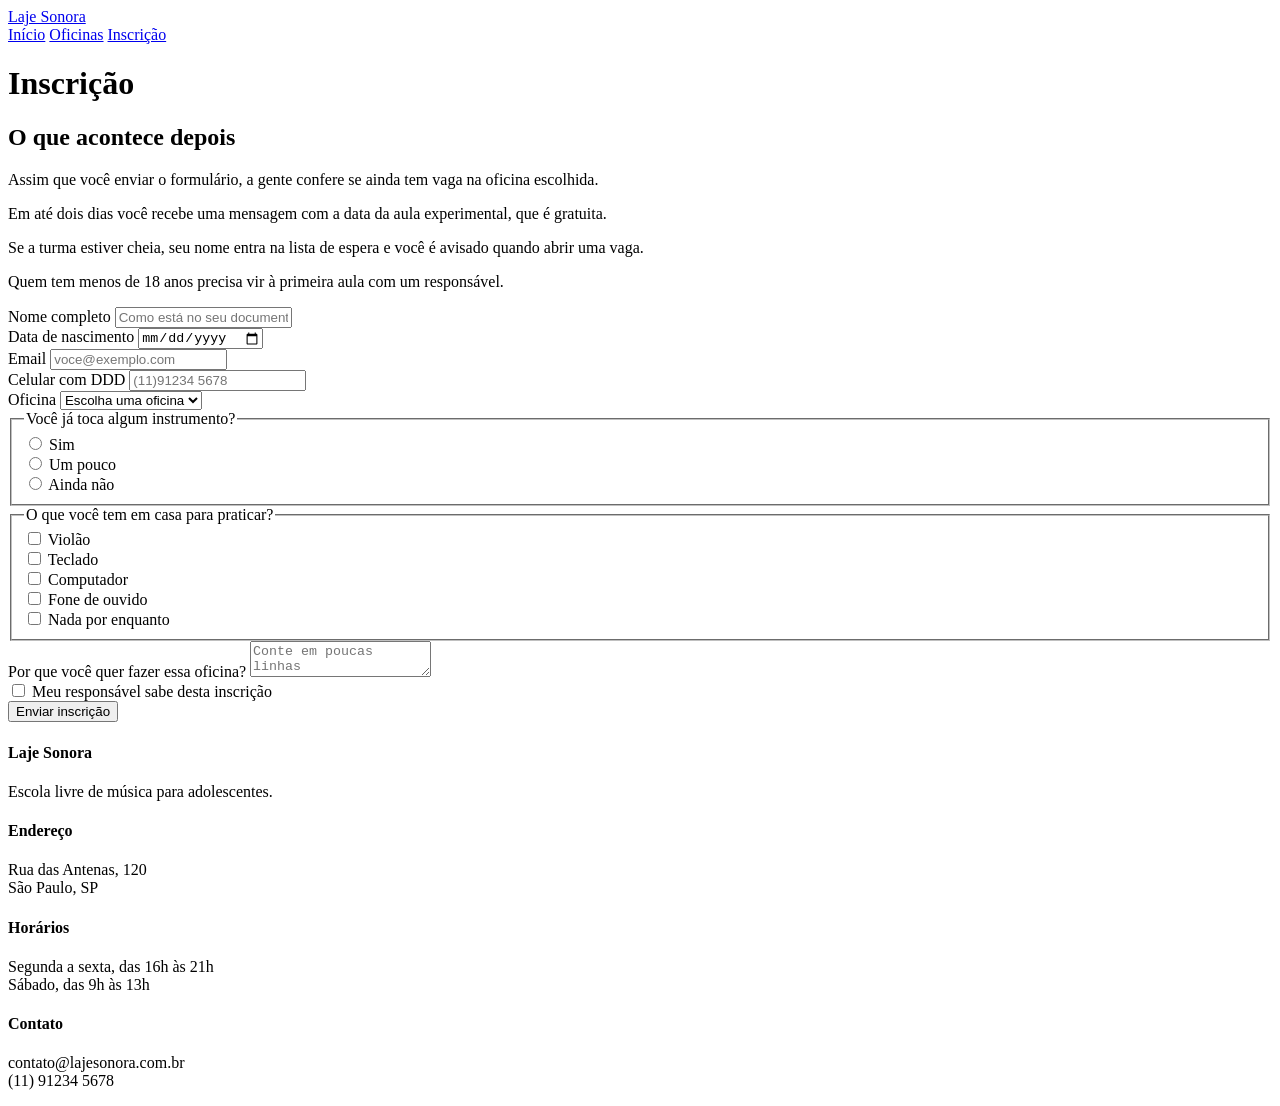
==== inscricao.html @ a310974b "Formulário de inscrição" ====
<!DOCTYPE html>
<html lang="pt-BR">
<head>
    <meta charset="UTF-8">
    <meta name="viewport" content="width=device-width, initial-scale=1.0">
    <link rel="preconnect" href="https://fonts.googleapis.com">
    <link rel="preconnect" href="https://fonts.gstatic.com" crossorigin>
    <link href="https://fonts.googleapis.com/css2?family=Archivo:ital,wght@0,100..900;1,100..900&family=Big+Shoulders:opsz,wght@10..72,100..900&display=swap" rel="stylesheet">
    <link rel="stylesheet" href="inscricao.css">
    <title>Laje Sonora | Inscrição</title>
</head>
<body>
    <header class="conteudo topo">
        <a href="index.html" class="logo">Laje Sonora</a>
        <nav class="menu">
            <a href="index.html">Início</a>
            <a href="oficinas.html">Oficinas</a>
            <a href="inscricao.html" class="atual">Inscrição</a>
        </nav>
    </header>

    <main class="conteudo">
        <h1 class="titulo-pagina">Inscrição</h1>
        <div class="incricao">
            <section class="explicacao">
                <h2>O que acontece depois</h2>
                <p>Assim que você enviar o formulário, a gente confere se ainda tem vaga na oficina escolhida.</p>
                <p>Em até dois dias você recebe uma mensagem com a data da aula experimental, que é gratuita.</p>
                <p>Se a turma estiver cheia, seu nome entra na lista de espera e você é avisado quando abrir uma vaga.</p>
                <p class="aviso">Quem tem menos de 18 anos precisa vir à primeira aula com um responsável.</p>
            </section>
            <form action="#" method="post" class="formulario">
                <div class="linha">
                    <div class="campo">
                        <label for="nome">Nome completo</label>
                        <input type="text" id="nome" name="nome" placeholder="Como está no seu documento" required>
                    </div>
                    <div class="campo">
                        <label for="nascimento">Data de nascimento</label>
                        <input type="date" id="nascimento" name="nascimento" required>
                    </div>
                </div>
                <div class="linha">
                    <div class="campo">
                        <label for="email">Email</label>
                        <input type="email" id="email" name="email" placeholder="voce@exemplo.com" required>
                    </div>
                    <div class="campo">
                        <label for="telefone">Celular com DDD</label>
                        <input type="tel" id="telefone" name="telefone" placeholder="(11)91234 5678" required>
                    </div>
                </div>

                <div class="campo">
                    <label for="">Oficina</label>
                    <select name="oficina" id="oficina" required>
                        <option value="">Escolha uma oficina</option>
                        <option value="violao">Violão do zero</option>
                        <option value="beats">Produção de beats</option>
                        <option value="canto">Canto em grupo</option>
                        <option value="teclado">Teclado e harmonia</option>
                        <option value="bateria">Bateria e percussão</option>
                        <option value="gravacao">Gravação no celular</option>
                    </select>

                    <fieldset class="grupo">
                        <legend>Você já toca algum instrumento?</legend>
                        <div class="opcoes">
                            <div class="opcao">
                                <input type= "radio" id="tocaSim" name="toca" value="sim"> <label for="tocaSim">Sim</label>
                            </div>
                            <div class="opcao">
                                <input type= "radio" id="tocaPouco" name="toca" value="pouco"> <label for="tocaSim">Um pouco</label>
                            </div>
                            <div class="opcao">
                                <input type= "radio" id="tocaNao" name="toca" value="nao"> <label for="tocaNao">Ainda não</label>
                            </div>
                        </div>
                    </fieldset>
                    <fieldset class="grupo">
                        <legend>O que você tem em casa para praticar?</legend>
                        <div class="opcoes">
                            <div class="opcao">
                                <input type= "checkbox" id="temViolao" name="tem" value="violao"> <label for="violao">Violão</label>
                            </div>
                            <div class="opcao">
                                <input type= "checkbox" id="temTeclado" name="tem" value="teclado"> <label for="teclado">Teclado</label>
                            </div>
                            <div class="opcao">
                                <input type= "checkbox" id="temComputador" name="tem" value="computador"> <label for="computador">Computador</label>
                            </div>
                            <div class="opcao">
                                <input type= "checkbox" id="temFone" name="tem" value="fone"> <label for="fone">Fone de ouvido</label>
                            </div>
                            <div class="opcao">
                                <input type= "checkbox" id="temNada" name="tem" value="nada"> <label for="nada">Nada por enquanto</label>
                            </div>
                        </div>
                    </fieldset>
                </div>

                <div class="campo">
                    <label for="">Por que você quer fazer essa oficina?</label>
                    <textarea name="motivo" id="motivo" placeholder="Conte em poucas linhas"></textarea>

                    <div class="opcao">
                        <input type="checkbox" id="responsavel" name="responsavel" required>
                        <label for="">Meu responsável sabe desta inscrição</label>
                    </div>

                    <div>
                        <button class="botao" type="submit">Enviar inscrição</button>
                    </div>
                </div>
            </form>
        </div>
    </main>

    <footer class="rodape">
        <div class="conteudo rodape-colunas">

            <div class="rodape-coluna">
                <h4>Laje Sonora</h4>
                <p>Escola livre de música para adolescentes.</p>
            </div>
            
            <div class="rodape-coluna">
                <h4>Endereço</h4>
                <p>Rua das Antenas, 120<br> São Paulo, SP</p>
            </div>
            
            <div class="rodape-coluna">
                <h4>Horários</h4>
                <p>Segunda a sexta, das 16h às 21h<br> Sábado, das 9h às 13h</p>
            </div>

            <div class="rodape-coluna">
                <h4>Contato</h4>
                <p>contato@lajesonora.com.br<br> (11) 91234 5678</p>
            </div>
        </div>
    </footer>
</body>
</html>
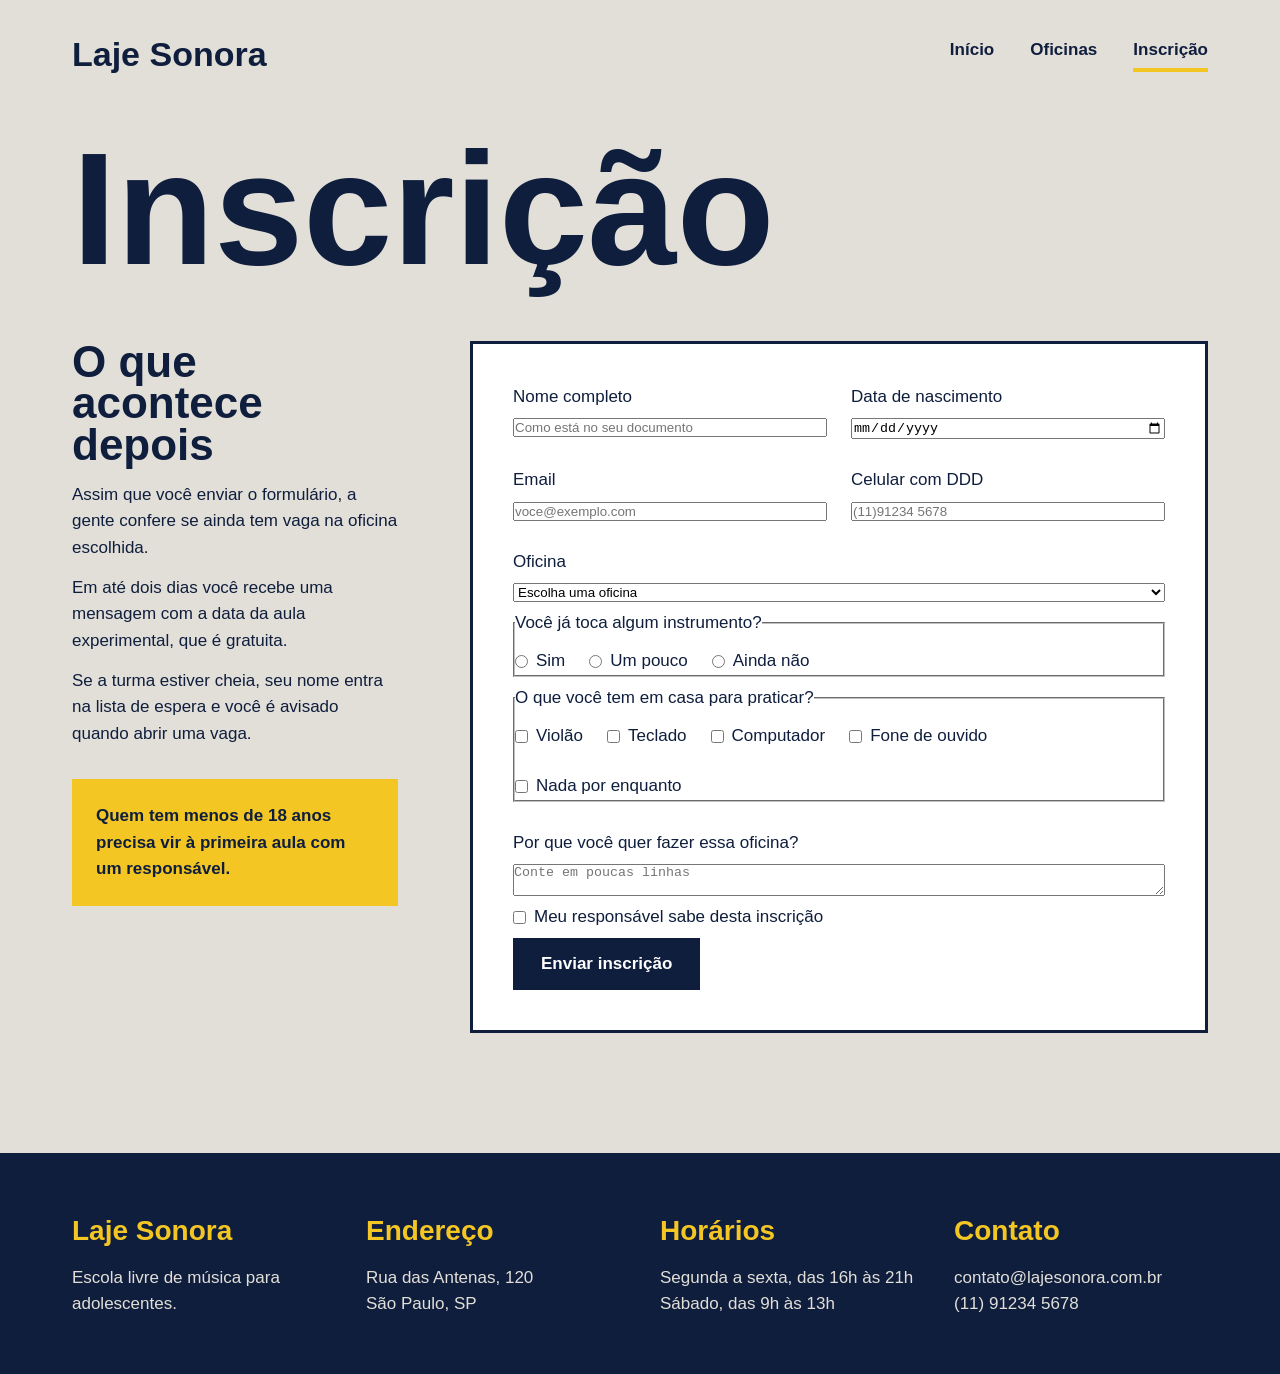
==== commit 5fc2a098: "Layout do formulário com flex" ====
--- a/inscricao.html
+++ b/inscricao.html
@@ -21,7 +21,7 @@
 
     <main class="conteudo">
         <h1 class="titulo-pagina">Inscrição</h1>
-        <div class="incricao">
+        <div class="inscricao">
             <section class="explicacao">
                 <h2>O que acontece depois</h2>
                 <p>Assim que você enviar o formulário, a gente confere se ainda tem vaga na oficina escolhida.</p>
--- a/inscricao.css
+++ b/inscricao.css
@@ -0,0 +1,180 @@
+* {
+    margin: 0;
+    padding: 0;
+    box-sizing: border-box;
+}
+
+:root {
+    --concreto: #E2DFD8;
+    --concreto-escuro: #CBC7BE;
+    --tinta: #0F1E3D;
+    --caixa-dagua: #1F5FBF;
+    --fita: #F3C623;
+    --branco: #FFFFFF;
+
+    --fonte-cartaz: "Big Shoulders", "Arial Narrow", sans-serif;
+    --fonte-texto: "Archivo", Arial, sans-serif;
+}
+
+body {
+    background-color: var(--concreto);
+    color: var(--tinta);
+    font-family: var(--fonte-texto);
+    font-size: 17px;
+    line-height: 1.55;
+    a {
+        color: inherit;
+    }
+}
+
+h1, h2, h3 {
+    font-family: var(--fonte-cartaz);
+    font-weight: 900;
+    line-height: 0.95;
+}
+
+.conteudo {
+    max-width: 1200px;
+    margin-inline: auto;
+    padding-inline: 32px;
+}
+
+.topo {
+    padding-block: 28px;
+    display: flex;
+    justify-content: space-between;
+    align-items: center;
+}
+
+.logo {
+    font-family: var(--fonte-cartaz);
+    font-size: 34px;
+    font-weight: 900;
+    text-decoration: none;
+}
+
+.menu {
+    display: flex;
+    gap: 36px;
+
+    a {
+        font-weight: 600;
+        text-decoration: none;
+        padding-bottom: 4px;
+        border-bottom: 4px solid transparent;
+    }
+    a:hover {
+        border-bottom-color: var(--tinta);
+    }
+    a.atual {
+        border-bottom-color: var(--fita);
+    }
+}
+
+.rodape {
+    margin-top: 120px;
+    background-color: var(--tinta);
+    color: var(--concreto);
+    padding-block: 56px;
+    h4 {
+        font-family: var(--fonte-cartaz);
+        font-size: 28px;
+        color: var(--fita);
+        margin-bottom: 12px;
+    }
+}
+
+.titulo-pagina {
+    font-size: 160px;
+    margin-top: 24px;
+}
+
+.botao {
+    background-color: var(--tinta);
+    color: var(--branco);
+    font-weight: 700;
+    text-decoration: none;
+    padding: 16px 28px;
+    border: none;
+    font-family: var(--font-texto);
+    font-size: 17px;
+    cursor: pointer;
+    
+}
+
+.botao:hover {
+    background-color: var(--caixa-dagua);
+}
+
+.inscricao {
+    margin-top: 56px;
+    display: flex;
+    gap: 72px;
+}
+
+.explicacao {
+    flex: 1;
+    h2 {
+        font-size: 44px;
+        margin-bottom: 16px;
+    }
+    p+p {
+        margin-top: 14px;
+    }
+}
+
+.explicacao .aviso {
+    margin-top: 32px;
+    padding: 24px;
+    background-color: var(--fita);
+    font-weight: 600;
+}
+
+.formulario {
+    background-color: var(--branco);
+    border: 3px solid var(--tinta);
+    padding: 40px;
+    flex: 2;
+    display: flex;
+    flex-direction: column;
+    gap: 28px;
+}
+
+.linha {
+    display: flex;
+    gap: 24px;
+}
+
+.campo {
+    flex: 1;
+    display: flex;
+    flex-direction: column;
+    gap: 8px;
+}
+
+.grupo {
+    legend {
+        margin-bottom: 12px;
+    }
+}
+
+.opcoes {
+    display: flex;
+    flex-wrap: wrap;
+    gap: 24px;
+}
+
+.opcao {
+    display: flex;
+    align-items: center;
+    gap: 8px;
+}
+
+.rodape-colunas {
+    display: flex;
+    gap: 40px;
+}
+
+.rodape-coluna {
+    flex: 1;
+}
